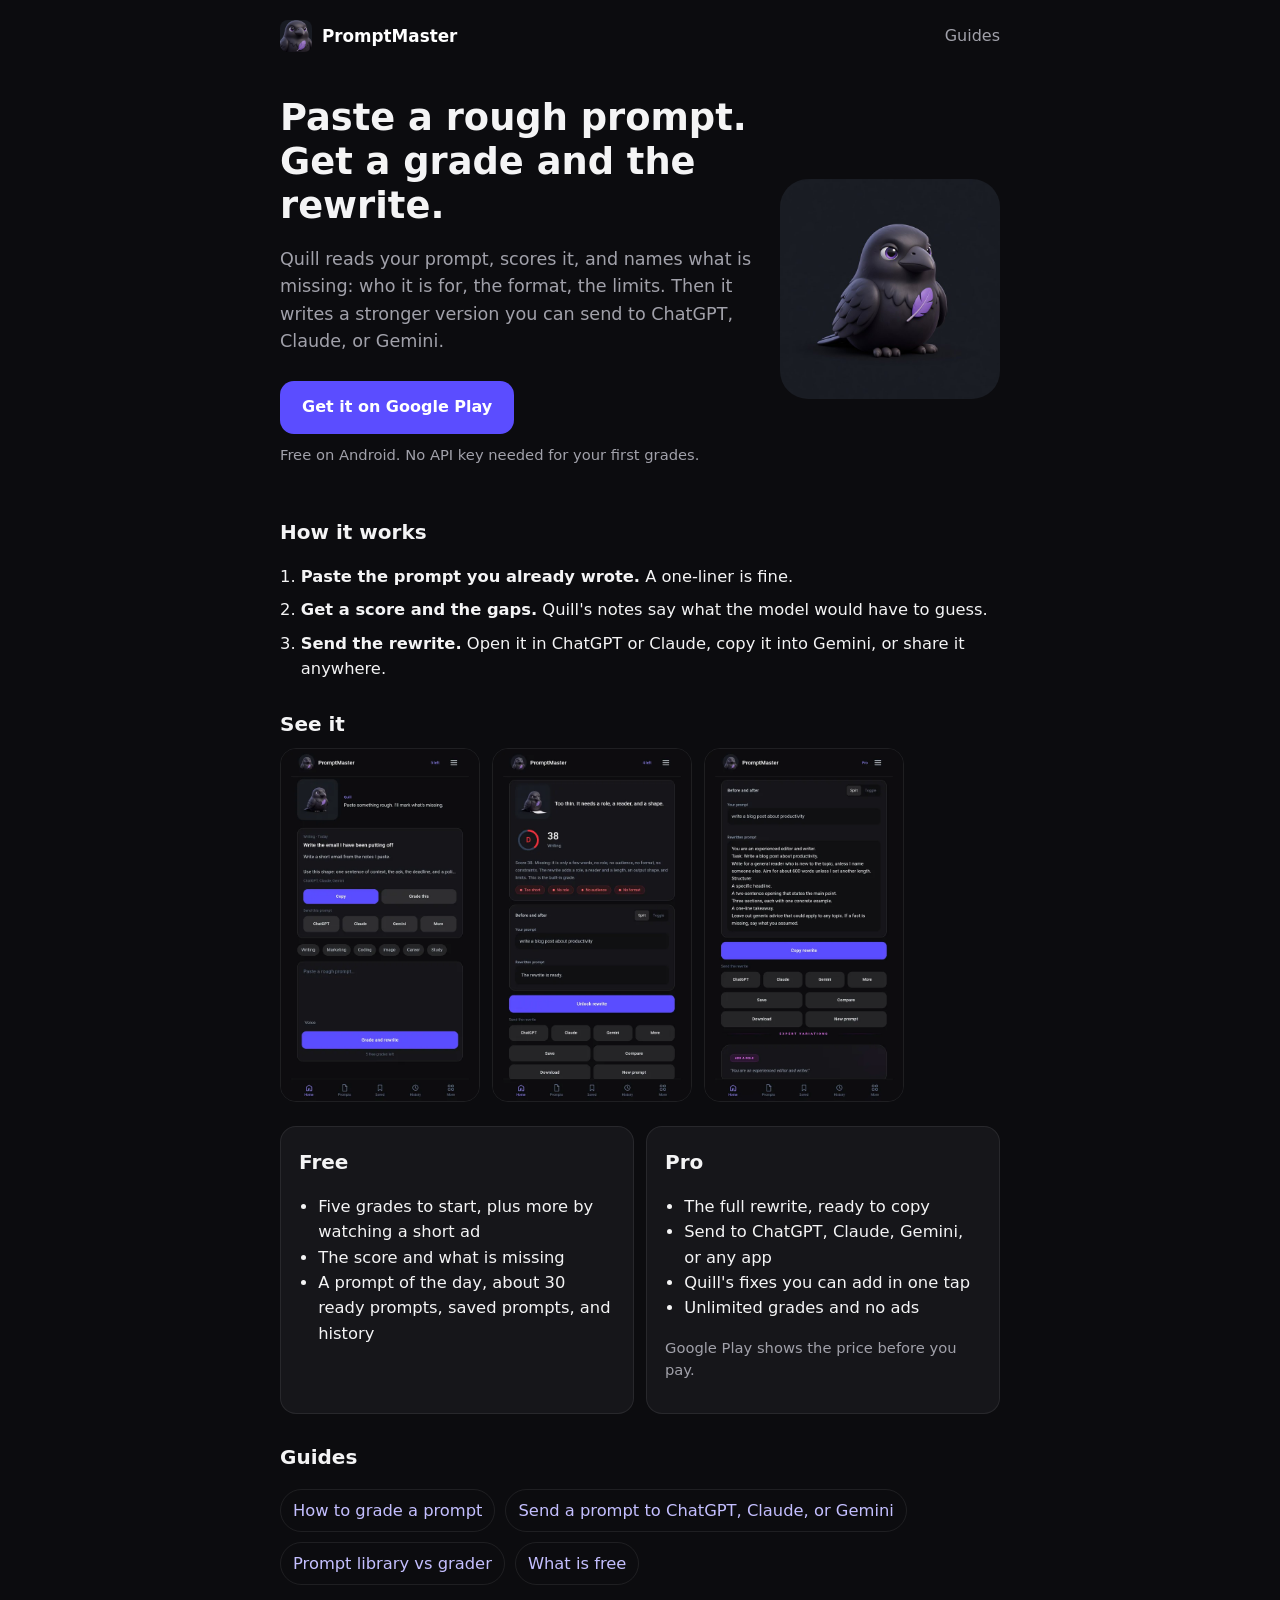
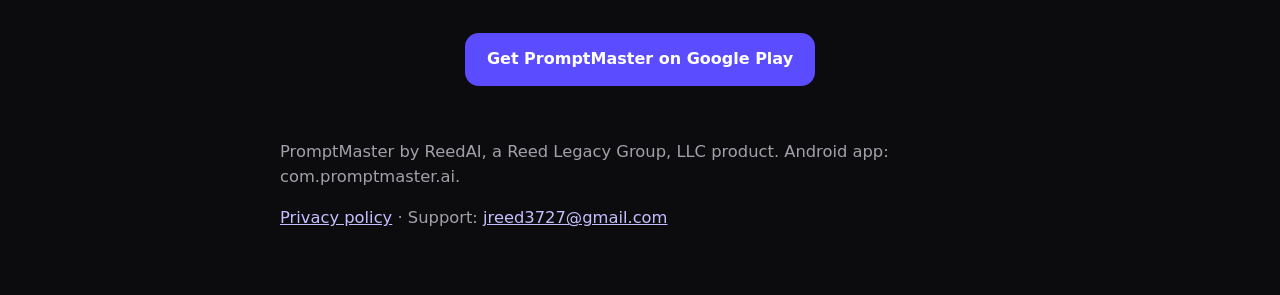
==== index.html @ f6ed51b8 "PromptMaster website: home page and guides Co-Authored-By: Claude Opus 5.5 <noreply@anthropic.com>" ====
<!DOCTYPE html>
<html lang="en">
<head>
  <meta charset="UTF-8" />
  <meta name="viewport" content="width=device-width, initial-scale=1" />
  <title>PromptMaster | Grade a prompt and get the rewrite</title>
  <meta name="description" content="Paste a rough prompt. PromptMaster scores it, names what is missing, and writes a stronger version you can send to ChatGPT, Claude, or Gemini. Free on Android." />
  <meta property="og:type" content="website" />
  <meta property="og:title" content="PromptMaster | Grade a prompt and get the rewrite" />
  <meta property="og:description" content="Paste a rough prompt. Get a score, the gaps, and a rewrite for ChatGPT, Claude, or Gemini." />
  <meta property="og:image" content="https://promptmasterapp.com/brand/icon-512.png" />
  <meta name="twitter:card" content="summary" />
  <link rel="icon" type="image/png" href="./brand/favicon.png" />
  <link rel="stylesheet" href="./guides/guide.css" />
  <link rel="stylesheet" href="./home.css" />
  <script type="application/ld+json">
  {
    "@context": "https://schema.org",
    "@type": "SoftwareApplication",
    "name": "PromptMaster",
    "operatingSystem": "Android",
    "applicationCategory": "ProductivityApplication",
    "offers": { "@type": "Offer", "price": "0", "priceCurrency": "USD" },
    "description": "Grade a rough prompt, see what is missing, and get a rewrite for ChatGPT, Claude, or Gemini.",
    "installUrl": "https://play.google.com/store/apps/details?id=com.promptmaster.ai"
  }
  </script>
  <link rel="canonical" href="https://promptmasterapp.com/" />
</head>
<body>
  <header class="top">
    <a class="brand" href="./"><img src="./brand/icon-192.png" alt="" width="32" height="32" /> PromptMaster</a>
    <a class="top-link" href="./guides/">Guides</a>
  </header>

  <main>
    <section class="hero">
      <div class="hero-text">
        <h1>Paste a rough prompt. Get a grade and the rewrite.</h1>
        <p class="lead">Quill reads your prompt, scores it, and names what is missing: who it is for, the format, the limits. Then it writes a stronger version you can send to ChatGPT, Claude, or Gemini.</p>
        <a class="play" href="https://play.google.com/store/apps/details?id=com.promptmaster.ai&amp;referrer=utm_source%3Dwebsite%26utm_medium%3Dhome">Get it on Google Play</a>
        <p class="note">Free on Android. No API key needed for your first grades.</p>
      </div>
      <img class="quill" src="./brand/quill-idle.jpg" alt="Quill, the PromptMaster raven, holding a purple feather" width="320" height="320" />
    </section>

    <section>
      <h2>How it works</h2>
      <ol class="steps">
        <li><strong>Paste the prompt you already wrote.</strong> A one-liner is fine.</li>
        <li><strong>Get a score and the gaps.</strong> Quill's notes say what the model would have to guess.</li>
        <li><strong>Send the rewrite.</strong> Open it in ChatGPT or Claude, copy it into Gemini, or share it anywhere.</li>
      </ol>
    </section>

    <section>
      <h2>See it</h2>
      <div class="shots">
        <img src="./shots/home.webp" alt="PromptMaster home screen with Quill and the prompt of the day" width="270" height="480" loading="lazy" />
        <img src="./shots/score.webp" alt="A weak prompt graded with a low score and the missing pieces" width="270" height="480" loading="lazy" />
        <img src="./shots/rewrite.webp" alt="The rewritten prompt ready to send to ChatGPT or Claude" width="270" height="480" loading="lazy" />
      </div>
    </section>

    <section class="plans">
      <div class="card">
        <h2>Free</h2>
        <ul>
          <li>Five grades to start, plus more by watching a short ad</li>
          <li>The score and what is missing</li>
          <li>A prompt of the day, about 30 ready prompts, saved prompts, and history</li>
        </ul>
      </div>
      <div class="card">
        <h2>Pro</h2>
        <ul>
          <li>The full rewrite, ready to copy</li>
          <li>Send to ChatGPT, Claude, Gemini, or any app</li>
          <li>Quill's fixes you can add in one tap</li>
          <li>Unlimited grades and no ads</li>
        </ul>
        <p class="note">Google Play shows the price before you pay.</p>
      </div>
    </section>

    <section>
      <h2>Guides</h2>
      <ul class="links">
        <li><a href="./guides/how-to-grade-a-prompt.html">How to grade a prompt</a></li>
        <li><a href="./guides/send-prompt-to-chatgpt.html">Send a prompt to ChatGPT, Claude, or Gemini</a></li>
        <li><a href="./guides/prompt-library-vs-grader.html">Prompt library vs grader</a></li>
        <li><a href="./guides/what-you-get-free.html">What is free</a></li>
      </ul>
    </section>

    <section class="cta">
      <a class="play" href="https://play.google.com/store/apps/details?id=com.promptmaster.ai&amp;referrer=utm_source%3Dwebsite%26utm_medium%3Dfooter">Get PromptMaster on Google Play</a>
    </section>
  </main>

  <footer>
    <p>PromptMaster by ReedAI, a Reed Legacy Group, LLC product. Android app: com.promptmaster.ai.</p>
    <p><a href="https://docs.google.com/document/d/1ywxf35NBONxyE3RmLMlw-iryKoeoshStbADyC7q7_Io/edit">Privacy policy</a> · Support: <a href="mailto:jreed3727@gmail.com">jreed3727@gmail.com</a></p>
  </footer>
</body>
</html>
---- guides/guide.css ----
:root {
  color-scheme: dark;
  --bg: #0c0c0f;
  --card: #16161a;
  --text: #f4f4f5;
  --muted: #a1a1aa;
  --line: rgba(255, 255, 255, 0.08);
  --accent: #5b4dff;
}
* { box-sizing: border-box; }
body {
  margin: 0;
  font-family: Inter, ui-sans-serif, system-ui, sans-serif;
  background: var(--bg);
  color: var(--text);
  line-height: 1.55;
}
a { color: #c4bfff; }
header, main, footer { width: min(720px, calc(100% - 32px)); margin: 0 auto; }
header { padding: 28px 0 8px; }
header a.brand { color: white; text-decoration: none; font-weight: 600; }
nav.crumbs { margin-top: 12px; font-size: 14px; color: var(--muted); }
h1 { font-size: 2rem; line-height: 1.2; margin: 18px 0 8px; }
h2 { font-size: 1.25rem; margin: 28px 0 8px; }
p, li { font-size: 1.02rem; }
.lead { color: var(--muted); font-size: 1.1rem; }
.card {
  background: var(--card);
  border: 1px solid var(--line);
  border-radius: 16px;
  padding: 16px 18px;
  margin: 16px 0;
}
ul { padding-left: 1.2rem; }
footer { padding: 28px 0 48px; color: var(--muted); font-size: 14px; }
.links { display: flex; flex-wrap: wrap; gap: 10px; padding: 0; list-style: none; }
.links a {
  display: inline-block;
  border: 1px solid var(--line);
  border-radius: 999px;
  padding: 8px 12px;
  text-decoration: none;
}
---- home.css ----
/* Home page only. Shared colors and type come from /guides/guide.css. */
header.top {
  display: flex;
  align-items: center;
  justify-content: space-between;
  padding: 20px 0;
}
header.top .brand { display: inline-flex; align-items: center; gap: 10px; font-size: 1.05rem; }
header.top .brand img { border-radius: 8px; }
.top-link { color: var(--muted); text-decoration: none; }

.hero {
  display: grid;
  grid-template-columns: 1fr auto;
  align-items: center;
  gap: 24px;
  padding: 24px 0 8px;
}
.hero h1 { font-size: 2.3rem; margin-top: 0; }
.quill { width: 220px; height: 220px; border-radius: 28px; object-fit: cover; }

.play {
  display: inline-block;
  margin-top: 8px;
  padding: 14px 22px;
  border-radius: 14px;
  background: var(--accent);
  color: #fff;
  font-weight: 600;
  text-decoration: none;
}
.play:hover { filter: brightness(1.1); }
.note { color: var(--muted); font-size: 0.92rem; margin-top: 10px; }

.steps { padding-left: 1.3rem; }
.steps li { margin: 8px 0; }

.shots {
  display: flex;
  gap: 12px;
  overflow-x: auto;
  padding-bottom: 8px;
  scroll-snap-type: x mandatory;
}
.shots img {
  flex: 0 0 auto;
  width: 200px;
  height: auto;
  border-radius: 16px;
  border: 1px solid var(--line);
  scroll-snap-align: start;
}

.plans { display: grid; grid-template-columns: 1fr 1fr; gap: 12px; }
.plans .card { margin: 16px 0 0; }
.plans h2 { margin-top: 4px; }

.cta { text-align: center; padding: 24px 0 8px; }

@media (max-width: 640px) {
  .hero { grid-template-columns: 1fr; }
  .quill { width: 160px; height: 160px; order: -1; }
  .hero h1 { font-size: 1.8rem; }
  .plans { grid-template-columns: 1fr; }
}
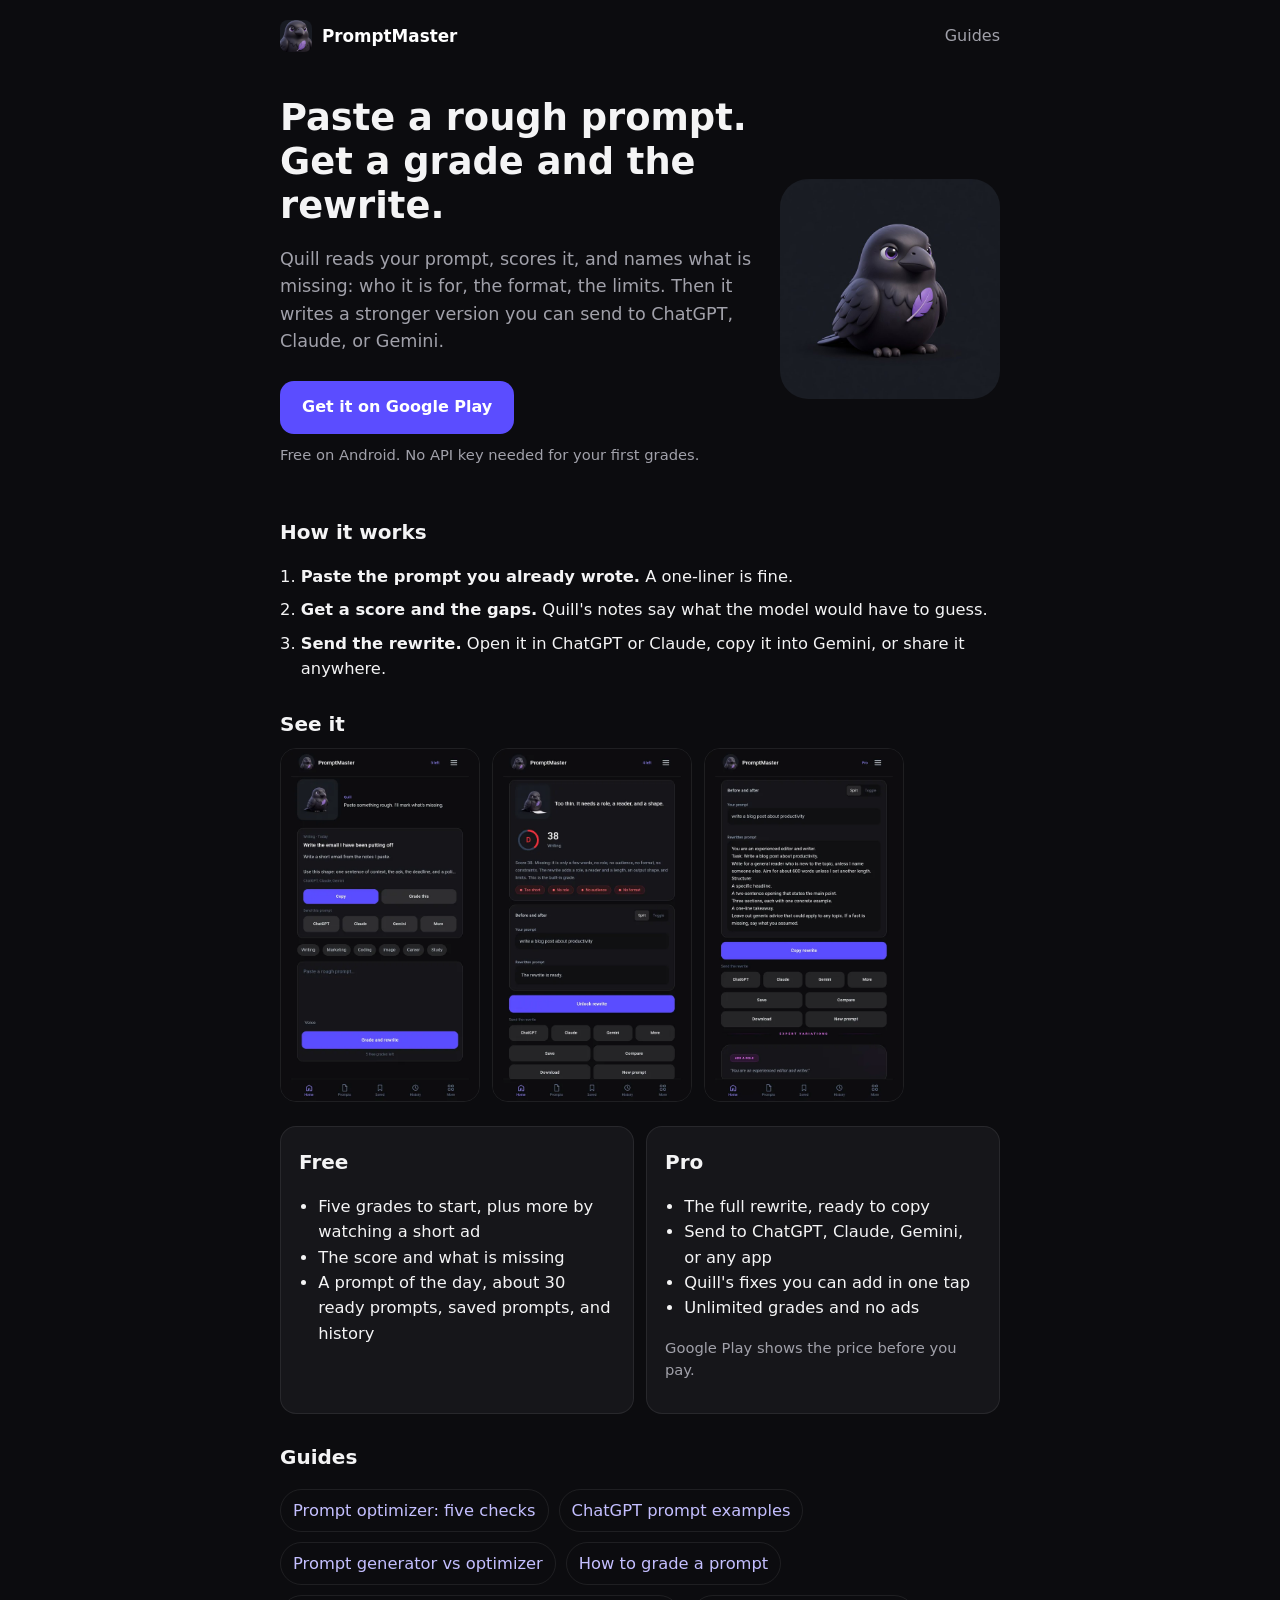
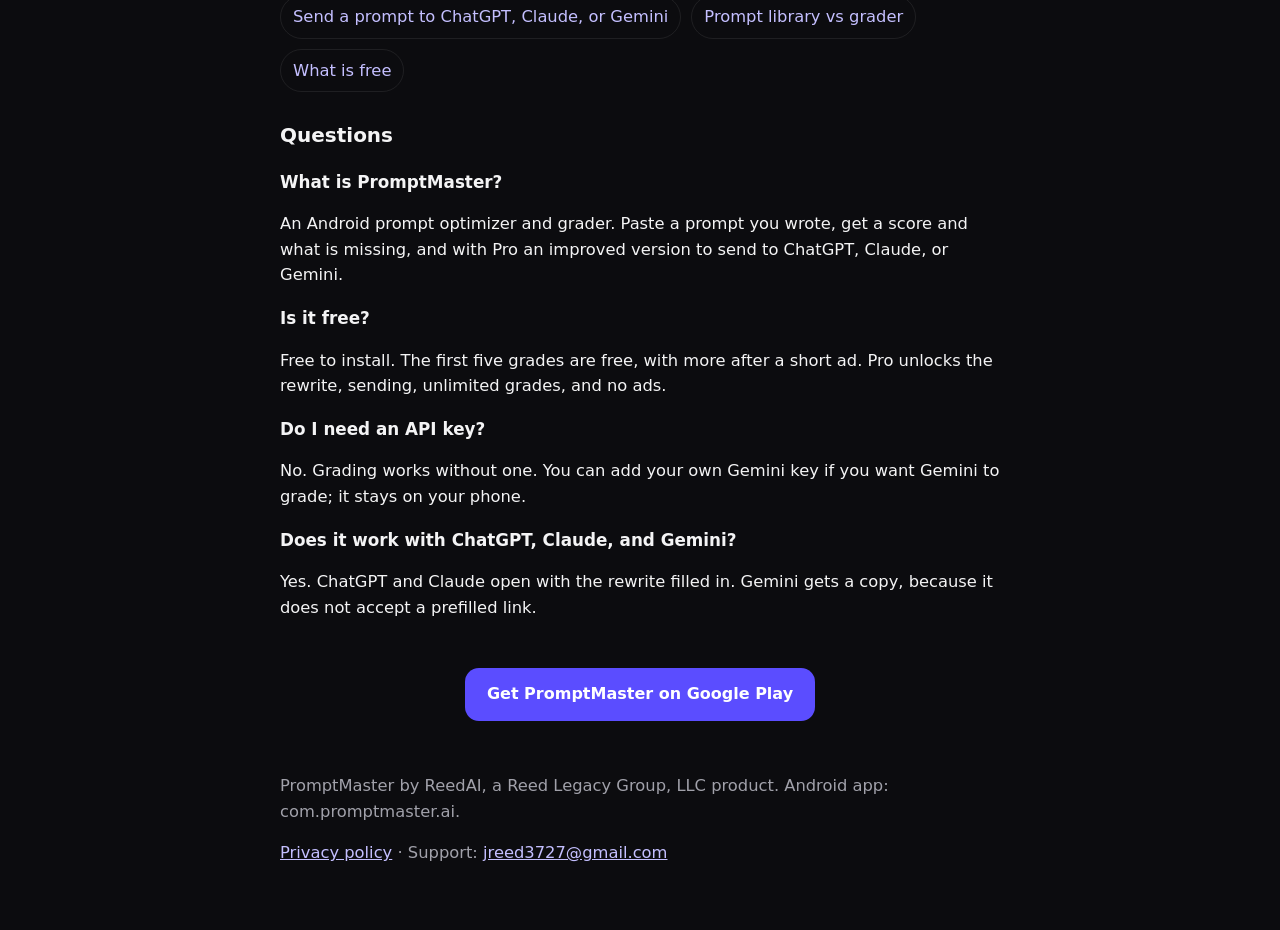
==== commit 26e82e2d: "Add prompt optimizer, examples, and generator-vs-optimizer guides; FAQ and app schema on home Co-Aut" ====
--- a/index.html
+++ b/index.html
@@ -3,26 +3,51 @@
 <head>
   <meta charset="UTF-8" />
   <meta name="viewport" content="width=device-width, initial-scale=1" />
-  <title>PromptMaster | Grade a prompt and get the rewrite</title>
-  <meta name="description" content="Paste a rough prompt. PromptMaster scores it, names what is missing, and writes a stronger version you can send to ChatGPT, Claude, or Gemini. Free on Android." />
+  <title>PromptMaster: Prompt Optimizer and Grader for ChatGPT, Claude, and Gemini</title>
+  <meta name="description" content="PromptMaster is a prompt optimizer for Android. Paste a rough prompt, get a score and what is missing, then a rewrite you can send to ChatGPT, Claude, or Gemini. Free to start." />
   <meta property="og:type" content="website" />
-  <meta property="og:title" content="PromptMaster | Grade a prompt and get the rewrite" />
+  <meta property="og:title" content="PromptMaster: Prompt Optimizer and Grader" />
   <meta property="og:description" content="Paste a rough prompt. Get a score, the gaps, and a rewrite for ChatGPT, Claude, or Gemini." />
-  <meta property="og:image" content="https://promptmasterapp.com/brand/icon-512.png" />
-  <meta name="twitter:card" content="summary" />
+  <meta property="og:image" content="https://promptmasterapp.com/brand/share.png" />
+  <meta name="twitter:card" content="summary_large_image" />
   <link rel="icon" type="image/png" href="./brand/favicon.png" />
   <link rel="stylesheet" href="./guides/guide.css" />
   <link rel="stylesheet" href="./home.css" />
   <script type="application/ld+json">
   {
     "@context": "https://schema.org",
-    "@type": "SoftwareApplication",
-    "name": "PromptMaster",
-    "operatingSystem": "Android",
-    "applicationCategory": "ProductivityApplication",
-    "offers": { "@type": "Offer", "price": "0", "priceCurrency": "USD" },
-    "description": "Grade a rough prompt, see what is missing, and get a rewrite for ChatGPT, Claude, or Gemini.",
-    "installUrl": "https://play.google.com/store/apps/details?id=com.promptmaster.ai"
+    "@graph": [
+      {
+        "@type": "Organization",
+        "@id": "https://promptmasterapp.com/#org",
+        "name": "Reed Legacy Group, LLC",
+        "brand": "ReedAI",
+        "email": "jreed3727@gmail.com",
+        "address": { "@type": "PostalAddress", "addressLocality": "Bossier City", "addressRegion": "LA", "addressCountry": "US" }
+      },
+      {
+        "@type": "MobileApplication",
+        "name": "PromptMaster",
+        "alternateName": "PromptMaster: Prompt Optimizer",
+        "operatingSystem": "Android",
+        "applicationCategory": "ProductivityApplication",
+        "description": "Prompt optimizer and grader. Paste a rough prompt, get a score and what is missing, then a rewrite for ChatGPT, Claude, or Gemini.",
+        "offers": { "@type": "Offer", "price": "0", "priceCurrency": "USD" },
+        "installUrl": "https://play.google.com/store/apps/details?id=com.promptmaster.ai",
+        "sameAs": ["https://play.google.com/store/apps/details?id=com.promptmaster.ai"],
+        "image": "https://promptmasterapp.com/brand/icon-512.png",
+        "publisher": { "@id": "https://promptmasterapp.com/#org" }
+      },
+      {
+        "@type": "FAQPage",
+        "mainEntity": [
+          { "@type": "Question", "name": "What is PromptMaster?", "acceptedAnswer": { "@type": "Answer", "text": "PromptMaster is an Android prompt optimizer and grader. You paste a prompt you wrote, it scores it and names what is missing, and Pro writes an improved version you can send to ChatGPT, Claude, or Gemini." } },
+          { "@type": "Question", "name": "Is PromptMaster free?", "acceptedAnswer": { "@type": "Answer", "text": "Yes, it is free to install. The first five grades are free, with more after a short ad. Pro unlocks the rewrite, sending, unlimited grades, and no ads. Google Play shows the price before you pay." } },
+          { "@type": "Question", "name": "Do I need an API key?", "acceptedAnswer": { "@type": "Answer", "text": "No. Grading works without an API key. You can add your own Google Gemini key if you want Gemini to do the grading; it stays on your phone." } },
+          { "@type": "Question", "name": "Does PromptMaster work with ChatGPT, Claude, and Gemini?", "acceptedAnswer": { "@type": "Answer", "text": "Yes. ChatGPT and Claude open with the rewrite filled in. Gemini does not accept a prefilled link, so PromptMaster copies the rewrite and opens Gemini. The share sheet covers any other app." } }
+        ]
+      }
+    ]
   }
   </script>
   <link rel="canonical" href="https://promptmasterapp.com/" />
@@ -86,11 +111,26 @@
     <section>
       <h2>Guides</h2>
       <ul class="links">
+        <li><a href="./guides/prompt-optimizer.html">Prompt optimizer: five checks</a></li>
+        <li><a href="./guides/chatgpt-prompt-examples.html">ChatGPT prompt examples</a></li>
+        <li><a href="./guides/prompt-generator-vs-optimizer.html">Prompt generator vs optimizer</a></li>
         <li><a href="./guides/how-to-grade-a-prompt.html">How to grade a prompt</a></li>
         <li><a href="./guides/send-prompt-to-chatgpt.html">Send a prompt to ChatGPT, Claude, or Gemini</a></li>
         <li><a href="./guides/prompt-library-vs-grader.html">Prompt library vs grader</a></li>
         <li><a href="./guides/what-you-get-free.html">What is free</a></li>
       </ul>
+    </section>
+
+    <section>
+      <h2>Questions</h2>
+      <h3>What is PromptMaster?</h3>
+      <p>An Android prompt optimizer and grader. Paste a prompt you wrote, get a score and what is missing, and with Pro an improved version to send to ChatGPT, Claude, or Gemini.</p>
+      <h3>Is it free?</h3>
+      <p>Free to install. The first five grades are free, with more after a short ad. Pro unlocks the rewrite, sending, unlimited grades, and no ads.</p>
+      <h3>Do I need an API key?</h3>
+      <p>No. Grading works without one. You can add your own Gemini key if you want Gemini to grade; it stays on your phone.</p>
+      <h3>Does it work with ChatGPT, Claude, and Gemini?</h3>
+      <p>Yes. ChatGPT and Claude open with the rewrite filled in. Gemini gets a copy, because it does not accept a prefilled link.</p>
     </section>
 
     <section class="cta">
--- a/guides/guide.css
+++ b/guides/guide.css
@@ -22,6 +22,7 @@
 nav.crumbs { margin-top: 12px; font-size: 14px; color: var(--muted); }
 h1 { font-size: 2rem; line-height: 1.2; margin: 18px 0 8px; }
 h2 { font-size: 1.25rem; margin: 28px 0 8px; }
+h3 { font-size: 1.05rem; margin: 18px 0 4px; }
 p, li { font-size: 1.02rem; }
 .lead { color: var(--muted); font-size: 1.1rem; }
 .card {
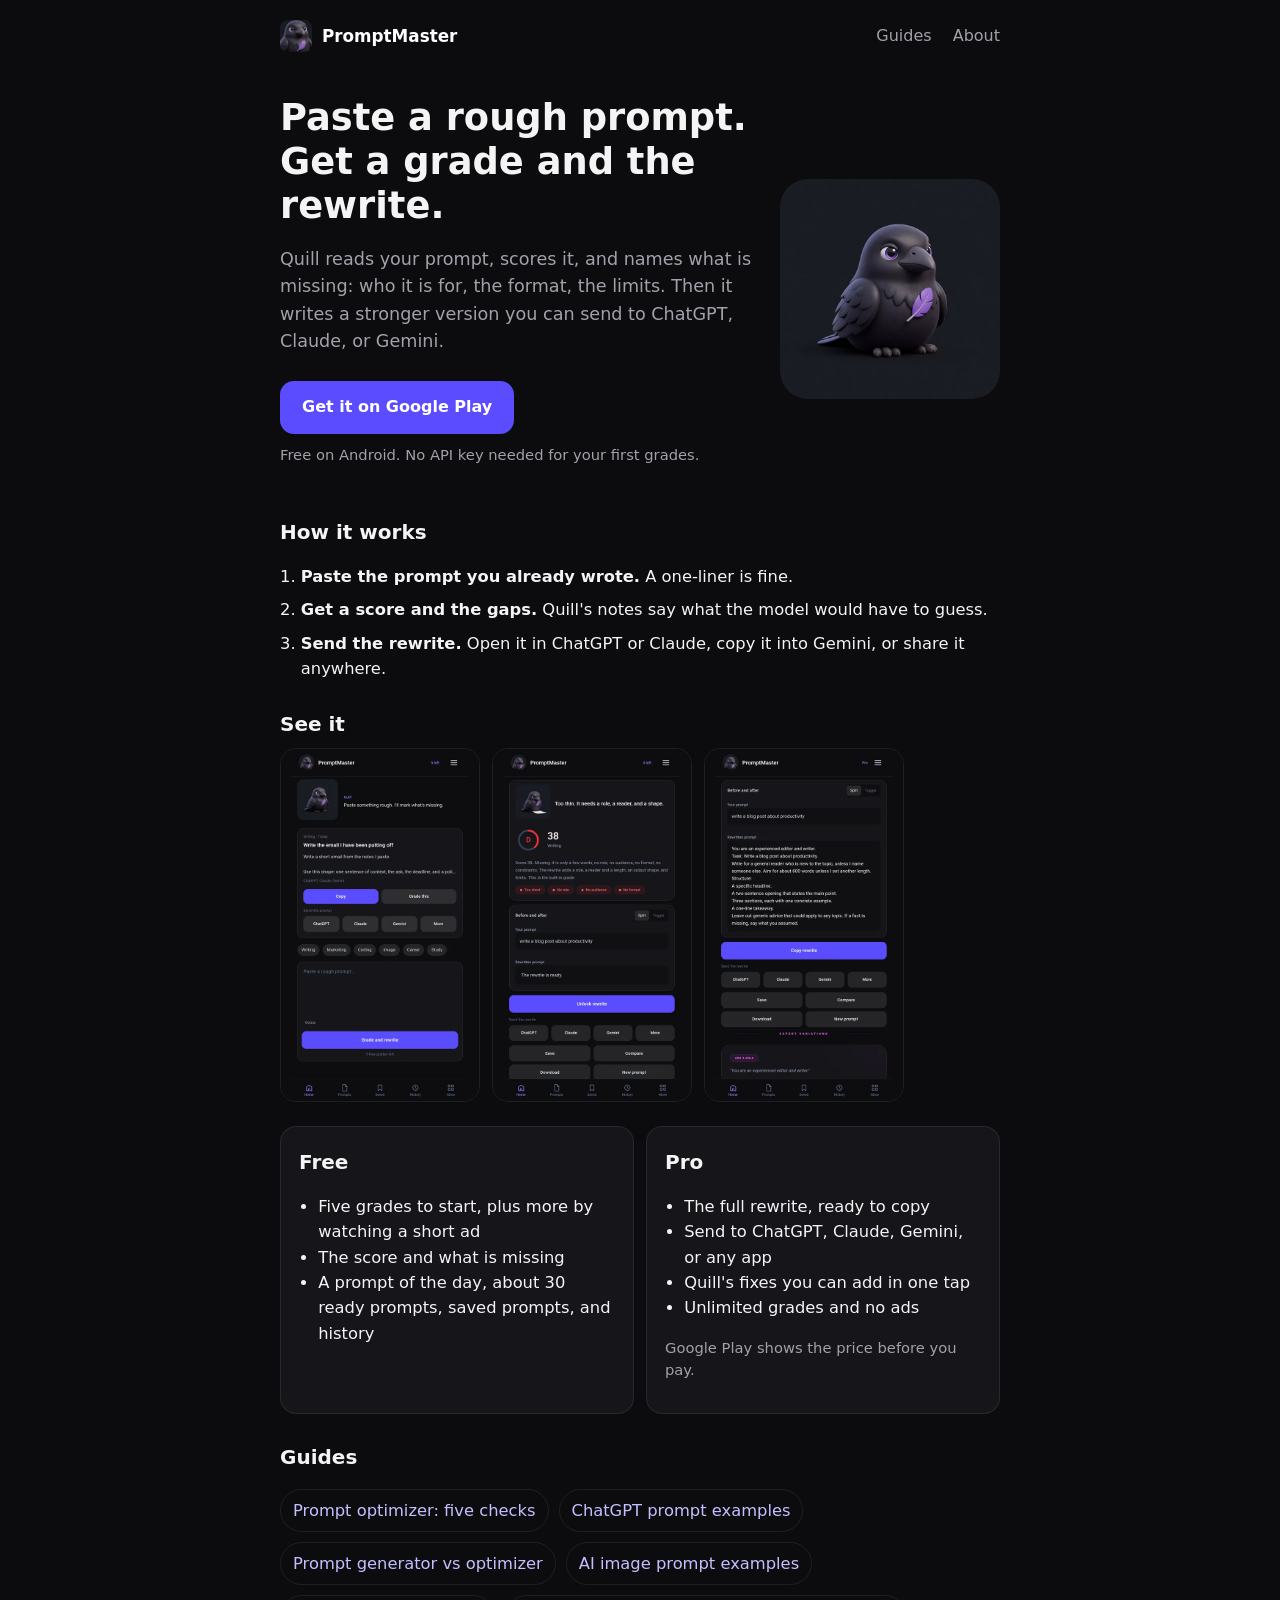
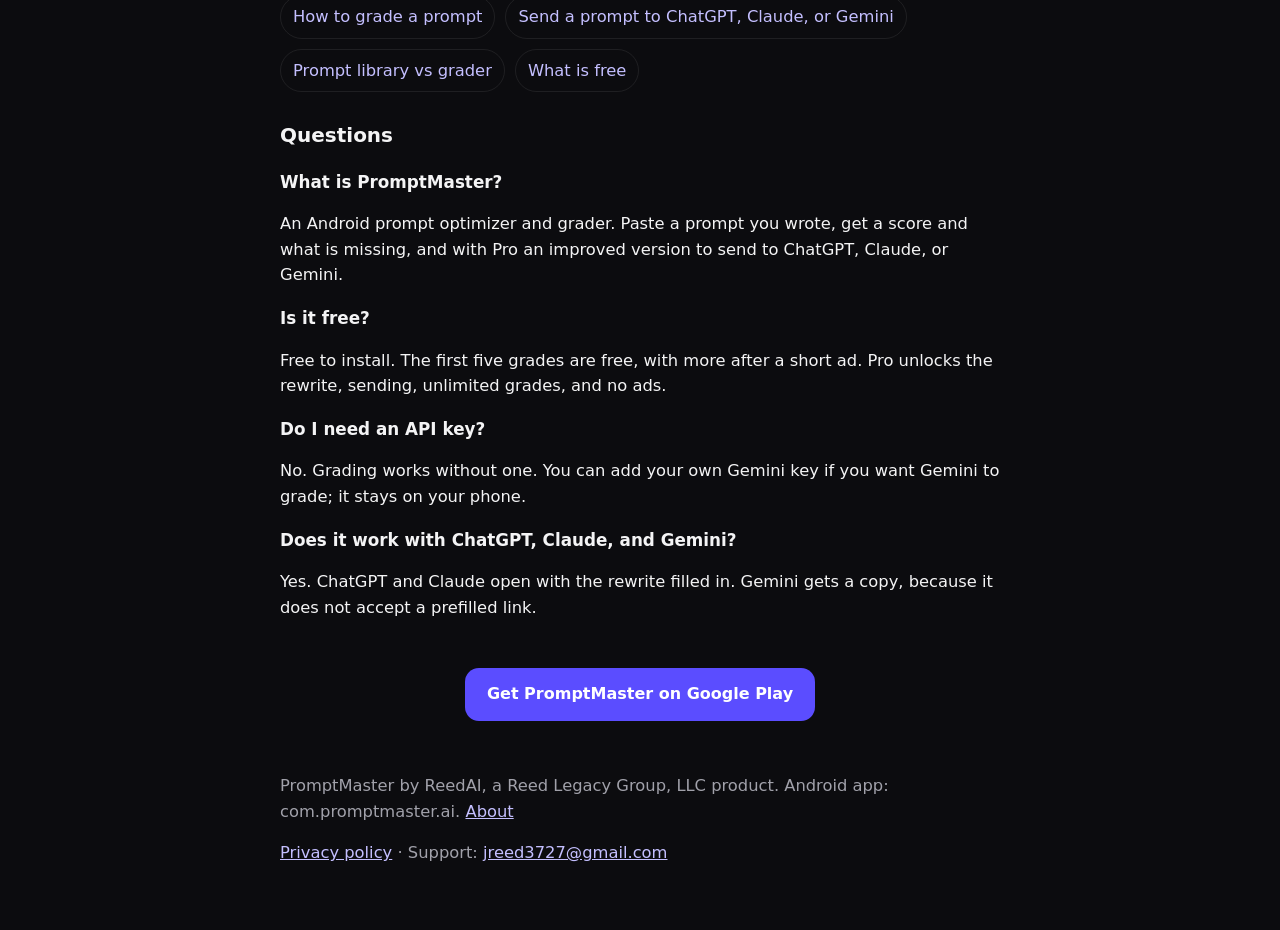
==== commit 76fd6c67: "About page, AI image prompt guide, 404, IndexNow key; richer guide metadata Co-Authored-By: Claude O" ====
--- a/index.html
+++ b/index.html
@@ -10,6 +10,7 @@
   <meta property="og:description" content="Paste a rough prompt. Get a score, the gaps, and a rewrite for ChatGPT, Claude, or Gemini." />
   <meta property="og:image" content="https://promptmasterapp.com/brand/share.png" />
   <meta name="twitter:card" content="summary_large_image" />
+  <meta name="msvalidate.01" content="136E0B6E2A92B711D52B1DE8BAE9C7FB" />
   <link rel="icon" type="image/png" href="./brand/favicon.png" />
   <link rel="stylesheet" href="./guides/guide.css" />
   <link rel="stylesheet" href="./home.css" />
@@ -55,7 +56,7 @@
 <body>
   <header class="top">
     <a class="brand" href="./"><img src="./brand/icon-192.png" alt="" width="32" height="32" /> PromptMaster</a>
-    <a class="top-link" href="./guides/">Guides</a>
+    <nav class="top-nav"><a class="top-link" href="./guides/">Guides</a> <a class="top-link" href="./about.html">About</a></nav>
   </header>
 
   <main>
@@ -114,6 +115,7 @@
         <li><a href="./guides/prompt-optimizer.html">Prompt optimizer: five checks</a></li>
         <li><a href="./guides/chatgpt-prompt-examples.html">ChatGPT prompt examples</a></li>
         <li><a href="./guides/prompt-generator-vs-optimizer.html">Prompt generator vs optimizer</a></li>
+        <li><a href="./guides/ai-image-prompt-examples.html">AI image prompt examples</a></li>
         <li><a href="./guides/how-to-grade-a-prompt.html">How to grade a prompt</a></li>
         <li><a href="./guides/send-prompt-to-chatgpt.html">Send a prompt to ChatGPT, Claude, or Gemini</a></li>
         <li><a href="./guides/prompt-library-vs-grader.html">Prompt library vs grader</a></li>
@@ -139,7 +141,7 @@
   </main>
 
   <footer>
-    <p>PromptMaster by ReedAI, a Reed Legacy Group, LLC product. Android app: com.promptmaster.ai.</p>
+    <p>PromptMaster by ReedAI, a Reed Legacy Group, LLC product. Android app: com.promptmaster.ai. <a href="./about.html">About</a></p>
     <p><a href="https://docs.google.com/document/d/1ywxf35NBONxyE3RmLMlw-iryKoeoshStbADyC7q7_Io/edit">Privacy policy</a> · Support: <a href="mailto:jreed3727@gmail.com">jreed3727@gmail.com</a></p>
   </footer>
 </body>
--- a/guides/guide.css
+++ b/guides/guide.css
@@ -23,6 +23,17 @@
 h1 { font-size: 2rem; line-height: 1.2; margin: 18px 0 8px; }
 h2 { font-size: 1.25rem; margin: 28px 0 8px; }
 h3 { font-size: 1.05rem; margin: 18px 0 4px; }
+.updated { color: var(--muted); font-size: 0.85rem; margin: 4px 0 0; }
+.cta-line { margin: 28px 0 8px; }
+.play-link {
+  display: inline-block;
+  padding: 12px 18px;
+  border-radius: 12px;
+  background: var(--accent);
+  color: #fff;
+  font-weight: 600;
+  text-decoration: none;
+}
 p, li { font-size: 1.02rem; }
 .lead { color: var(--muted); font-size: 1.1rem; }
 .card {
--- a/home.css
+++ b/home.css
@@ -7,7 +7,7 @@
 }
 header.top .brand { display: inline-flex; align-items: center; gap: 10px; font-size: 1.05rem; }
 header.top .brand img { border-radius: 8px; }
-.top-link { color: var(--muted); text-decoration: none; }
+.top-link { color: var(--muted); text-decoration: none; margin-left: 16px; }
 
 .hero {
   display: grid;
